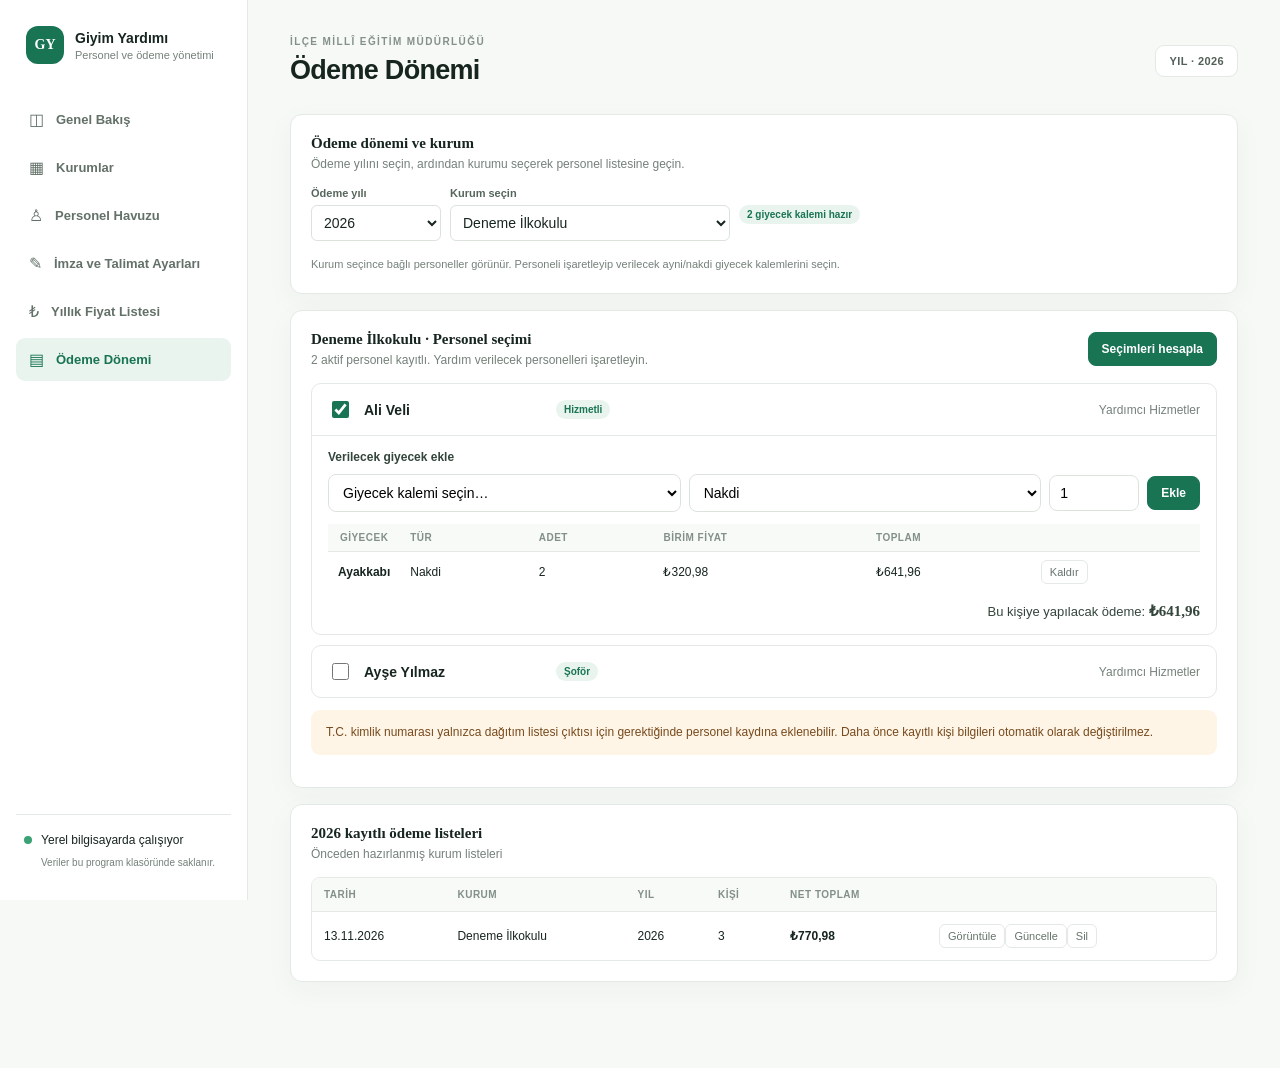
==== tools/test-page.html @ e76bde8b "Kullanici geri bildirimleri: duzenleme butonlari, vazgec duzeltmesi, fiyat listesi duzeni, odeme don" ====
<!doctype html>
<html lang="tr">
<head>
  <meta charset="utf-8">
  <title>TEST-BASLAMADI</title>
  <link rel="stylesheet" href="../styles.css">
  <link rel="stylesheet" href="../print.css">
</head>
<body>
  <aside class="sidebar">
    <div class="brand"><div class="brandmark">GY</div><div><b>Giyim Yardımı</b><small>Personel ve ödeme yönetimi</small></div></div>
    <nav id="nav">
      <button class="nav active" data-page="overview">◫ <span>Genel Bakış</span></button>
      <button class="nav" data-page="institutions">▦ <span>Kurumlar</span></button>
      <button class="nav" data-page="staff">♙ <span>Personel Havuzu</span></button>
      <button class="nav" data-page="signers">✎ <span>İmza ve Talimat Ayarları</span></button>
      <button class="nav" data-page="tariffs">₺ <span>Yıllık Fiyat Listesi</span></button>
      <button class="nav" data-page="payments">▤ <span>Ödeme Dönemi</span></button>
    </nav>
    <div class="sidefoot"><span class="dot"></span> Yerel bilgisayarda çalışıyor <small>Veriler bu program klasöründe saklanır.</small></div>
  </aside>
  <main>
    <header><div><div class="eyebrow">İLÇE MİLLÎ EĞİTİM MÜDÜRLÜĞÜ</div><h1 id="pageTitle">Genel Bakış</h1></div><div class="year-chip" id="yearBadge">YIL · 2026</div></header>
    <section id="page"></section>
  </main>
  <dialog id="modal"><form method="dialog" id="modalForm"><button class="x" value="cancel" formnovalidate aria-label="Kapat">×</button><div id="modalBody"></div></form></dialog>
  <div id="toast" class="toast"></div>

  <script>
    window.__errors = [];
    window.addEventListener('error', e => window.__errors.push('JS:' + (e.message || e)));
    window.__seed = {
      institutions: [
        { id: 'i1', name: 'Deneme İlkokulu', type: 'Okul' },
        { id: 'i2', name: 'Deneme Ortaokulu', type: 'Okul' }
      ],
      staff: [
        { id: 's1', name: 'Ali Veli', institutionId: 'i1', title: 'Hizmetli', serviceClass: 'Yardımcı Hizmetler', active: true, nationalId: '12345678901' },
        { id: 's2', name: 'Ayşe Yılmaz', institutionId: 'i1', title: 'Şoför', serviceClass: 'Yardımcı Hizmetler', active: true, nationalId: '' }
      ],
      tariffs: [
        { id: 't1', year: 2026, title: 'Hizmetli', serviceClass: 'Yardımcı Hizmetler', item: 'Ayakkabı', mode: 'Nakdi', amount: 320.98, years: 1 },
        { id: 't2', year: 2026, title: 'Şoför', serviceClass: 'Yardımcı Hizmetler', item: 'Gömlek', mode: 'Ayni', amount: 150, years: 2 },
        { id: 't3', year: 2026, title: 'Hizmetli', serviceClass: 'Yardımcı Hizmetler', item: 'Gömlek', mode: 'Nakdi', amount: 150, years: 2 }
      ],
      years: [{ year: 2026, incomeTax: '15', stampTax: '0,759' }],
      documentSettings: { editorName: 'Derya Düzenleyen', editorTitle: 'Şube Müdürü', proposedName: 'Kemal Kontrol', proposedTitle: 'Memur', authorityName: 'Oya Onay', authorityTitle: 'İlçe Müdürü', basis: 'Genelge dayanağı' },
      batches: [{
        id: 'b1', year: 2026, institutionId: 'i1', date: '2026-11-13', number: '4821',
        details: [
          { staffId: 's1', staffName: 'Ali Veli', title: 'Hizmetli', item: 'Ayakkabı', mode: 'Nakdi', amount: 320.98, quantity: 1, year: 2026, paid: true },
          { staffId: 's1', staffName: 'Ali Veli', title: 'Hizmetli', item: 'Gömlek', mode: 'Nakdi', amount: 300, quantity: 2, year: 2026, paid: true },
          { staffId: 's2', staffName: 'Ayşe Yılmaz', title: 'Şoför', item: 'Gömlek', mode: 'Ayni', amount: 150, quantity: 1, year: 2026, paid: true }
        ],
        totalGross: 770.98, totalNet: 770.98, totalAyni: 150,
        harcama: { unit: 'Deneme İlkokulu', basis: 'Genelge dayanağı', subject: '2026 yılı giyecek yardımı', quantity: '2 kişi', period: '2026', method: 'Karışık', amount: 770.98, appropriation: 770.98, budget: '', officers: '', authority: '' }
      }]
    };
    window.fetch = async (url, opts) => {
      const u = String(url);
      if (u.indexOf('/api/data') >= 0) {
        if (opts && String(opts.method || 'GET').toUpperCase() === 'POST') return { ok: true, json: async () => ({ saved: true }) };
        return { ok: true, json: async () => window.__seed };
      }
      return { ok: true, json: async () => ({}) };
    };
  </script>
  <script src="../app.js"></script>
  <script>
    const wait = ms => new Promise(r => setTimeout(r, ms));
    (async () => {
      const out = [];
      await wait(700);
      for (const p of ['overview', 'institutions', 'staff', 'tariffs', 'payments', 'signers']) {
        try {
          setPage(p);
          const h = document.querySelector('#page').innerHTML;
          out.push(p + '=' + (h.length > 50 ? 'OK' : 'BOS(' + h.length + ')'));
        } catch (e) { out.push(p + '=HATA(' + e.message + ')'); }
      }

      try {
        setPage('institutions'); action('add-inst'); await wait(60);
        const d = document.querySelector('#modal');
        const opened = d.open;
        d.querySelector('.dialog-actions .secondary').click(); await wait(60);
        out.push('vazgec=' + (opened ? 'acildi+' : 'ACILMADI+') + (d.open ? 'KAPANMADI' : 'KAPANDI'));
      } catch (e) { out.push('vazgec=HATA(' + e.message + ')'); }

      setPage('institutions');
      out.push('edit-kurum=' + (document.querySelector('[data-action="edit-inst"]') ? 'VAR' : 'YOK'));
      setPage('staff');
      out.push('edit-personel=' + (document.querySelector('[data-action="edit-staff"]') ? 'VAR' : 'YOK'));

      try {
        setPage('tariffs');
        const tbl = document.querySelector('.catalog-table');
        out.push('katalog=' + (tbl ? 'VAR:' + tbl.querySelectorAll('tbody tr').length + 'satir' : 'YOK'));
      } catch (e) { out.push('katalog=HATA(' + e.message + ')'); }

      try {
        setPage('signers');
        out.push('duzenleyen-alan=' + (document.querySelector('#cfgEditorName') ? 'VAR' : 'YOK'));
      } catch (e) { out.push('duzenleyen-alan=HATA(' + e.message + ')'); }

      try {
        viewBatch('b1'); await wait(150);
        const area = document.querySelector('#printArea');
        const html = area ? area.innerHTML : '';
        const ths = area ? [...area.querySelectorAll('.peopleTable thead th')].map(x => x.textContent.trim()) : [];
        out.push('pdf-kolon=' + ths.length + '(' + ths.join('/') + ')');
        out.push('pdf-rowspan=' + (area ? area.querySelectorAll('.peopleTable td[rowspan]').length : -1));
        out.push('pdf-imzalar=' + (html.includes('Derya Düzenleyen') && html.includes('Kemal Kontrol') && html.includes('Oya Onay') ? 'DOLU' : 'BOS'));
        out.push('pdf-aciklama=' + (html.includes('bünyesinde görev yapan') ? 'VAR' : 'YOK'));
        out.push('pdf-talimat-imza=' + (html.includes('Teklif Eden Yetkilinin') && html.includes('O L U R') ? 'VAR' : 'YOK'));
        document.querySelector('#modal').close();
      } catch (e) { out.push('pdf=HATA(' + e.message + ')'); }

      try {
        setPage('tariffs');
        const cs = document.querySelector('#catalogSearch');
        cs.value = 'gömlek'; cs.oninput(); await wait(30);
        const vis = [...document.querySelectorAll('#catalogTable tbody tr')].filter(r => !r.hidden).length;
        out.push('katalog-arama=' + vis);
      } catch (e) { out.push('katalog-arama=HATA(' + e.message + ')'); }

      try {
        selectedInstitution = 'i1';
        setPage('payments'); await wait(60);
        const chk0 = document.querySelector('[data-person-check]');
        chk0.checked = true; chk0.dispatchEvent(new Event('change', { bubbles: true })); await wait(60);
        const pick = document.querySelector('[data-pick-item]');
        out.push('odeme-secim=' + (pick ? 'VAR' : 'YOK'));
        const card = pick.closest('.person-card');
        pick.value = 'Ayakkabı';
        card.querySelector('[data-pick-mode]').value = 'Nakdi';
        card.querySelector('[data-pick-qty]').value = '2';
        card.querySelector('[data-pick-add]').click();
        await wait(60);
        const rows = card.querySelectorAll('.picked-table tbody tr').length;
        const total = card.querySelector('.person-total') ? card.querySelector('.person-total').textContent : '';
        out.push('odeme-ekle=' + rows + 'satir,' + (total.includes('641,96') ? 'TOPLAM-DOGRU' : 'toplam:' + total.trim()));
      } catch (e) { out.push('odeme=HATA(' + e.message + ')'); }

      try {
        setPage('payments'); await wait(30);
        out.push('liste-buton=' + (document.querySelector('[data-action="edit-batch"]') ? 'VAR' : 'YOK') + '/' + (document.querySelector('[data-action="del-batch"]') ? 'VAR' : 'YOK'));
        action('edit-batch', 'b1'); await wait(60);
        const inp = document.querySelector('input[name="editorName"]');
        out.push('guncelle-form=' + (inp && inp.value === 'Derya Düzenleyen' ? 'DOLU' : 'BOS'));
        document.querySelector('#modal').close();
      } catch (e) { out.push('liste-buton=HATA(' + e.message + ')'); }

      out.push('jshata=' + (window.__errors.length ? window.__errors.join(';') : 'yok'));
      document.title = 'TEST|' + out.join('|');
    })();
  </script>
</body>
</html>
---- styles.css ----
:root{--ink:#17251f;--muted:#748179;--line:#e4e9e5;--green:#197454;--green2:#e9f4ef;--bg:#f7f9f7;--card:#fff;--amber:#a15b12;--amberbg:#fff5e7;--red:#a93838;--redbg:#fff0ef;--shadow:0 8px 30px #14271c0a}
*{box-sizing:border-box}body{margin:0;background:var(--bg);color:var(--ink);font:14px 'DM Sans',Arial,sans-serif;display:flex;min-height:100vh}button,input,select{font:inherit}button{cursor:pointer}.sidebar{position:fixed;inset:0 auto 0 0;width:248px;background:#fff;border-right:1px solid var(--line);padding:26px 16px;display:flex;flex-direction:column;z-index:2}.brand{display:flex;gap:11px;align-items:center;padding:0 10px 34px}.brandmark{width:38px;height:38px;border-radius:12px;background:var(--green);color:white;display:grid;place-items:center;font-weight:800;font-family:Manrope}.brand b{display:block;font:700 14px Manrope}.brand small{display:block;color:var(--muted);font-size:11px;margin-top:3px}.sidebar nav{display:grid;gap:5px}.nav{border:0;background:transparent;text-align:left;padding:12px 13px;border-radius:9px;color:#637168;display:flex;align-items:center;gap:12px;font-size:16px}.nav span{font-size:13px;font-weight:600}.nav:hover,.nav.active{background:var(--green2);color:var(--green)}.sidefoot{margin-top:auto;border-top:1px solid var(--line);padding:18px 8px 4px;font-size:12px;color:var(--ink)}.sidefoot small{display:block;color:var(--muted);line-height:1.5;margin:8px 0 0 17px}.dot{display:inline-block;width:8px;height:8px;background:#3ba276;border-radius:50%;margin-right:6px}main{margin-left:248px;width:calc(100% - 248px);padding:34px 42px 70px;max-width:1600px}header{display:flex;justify-content:space-between;align-items:center;margin:2px 0 28px}.eyebrow{font-size:10px;letter-spacing:1.4px;color:#849188;font-weight:700;margin-bottom:8px}h1{font:800 27px Manrope;margin:0;letter-spacing:-.7px}.year-chip{border:1px solid var(--line);background:white;padding:9px 13px;border-radius:9px;color:#526157;font-weight:700;font-size:11px;letter-spacing:.4px}.hero{background:#164c3c;color:white;border-radius:16px;padding:25px 28px;margin-bottom:20px;position:relative;overflow:hidden}.hero:after{content:'';position:absolute;width:250px;height:250px;border-radius:50%;border:1px solid #ffffff15;right:-50px;top:-145px;box-shadow:0 0 0 32px #ffffff08,0 0 0 65px #ffffff06}.hero h2{font:700 20px Manrope;margin:0 0 8px;position:relative;z-index:1}.hero p{margin:0;color:#d3e5dc;font-size:13px;max-width:650px;line-height:1.6;position:relative;z-index:1}.stats{display:grid;grid-template-columns:repeat(4,1fr);gap:14px;margin:0 0 20px}.stat,.card{background:var(--card);border:1px solid var(--line);border-radius:12px;box-shadow:var(--shadow)}.stat{padding:17px 18px}.stat .label{font-size:11px;color:var(--muted);font-weight:600}.stat strong{display:block;font:800 25px Manrope;margin-top:9px;letter-spacing:-.5px}.stat em{font-style:normal;color:var(--muted);font-size:11px}.grid2{display:grid;grid-template-columns:1.1fr .9fr;gap:16px}.card{padding:20px;margin-bottom:16px}.cardhead{display:flex;justify-content:space-between;gap:12px;align-items:center;margin-bottom:16px}.cardhead h2{font:700 15px Manrope;margin:0}.cardhead p{font-size:12px;color:var(--muted);margin:5px 0 0}.btn{background:var(--green);border:1px solid var(--green);color:white;border-radius:8px;padding:9px 13px;font-weight:700;font-size:12px}.btn:hover{filter:brightness(.95)}.btn.secondary{background:white;color:#43534a;border-color:var(--line)}.btn.light{background:var(--green2);border-color:var(--green2);color:var(--green)}.btn.danger{background:white;color:var(--red);border-color:#efcecb}.actions{display:flex;gap:8px;flex-wrap:wrap}.tablewrap{overflow:auto;border:1px solid var(--line);border-radius:9px}table{width:100%;border-collapse:collapse;min-width:620px}th{text-align:left;color:#829087;background:#f8faf8;font-size:10px;letter-spacing:.5px;text-transform:uppercase;padding:11px 12px;border-bottom:1px solid var(--line);white-space:nowrap}td{padding:12px;border-bottom:1px solid #edf0ed;font-size:12px}tr:last-child td{border-bottom:0}.empty{text-align:center;padding:34px 15px;color:var(--muted);font-size:12px}.badge{display:inline-block;border-radius:20px;padding:4px 8px;font-size:10px;font-weight:700;background:var(--green2);color:var(--green)}.badge.amber{background:var(--amberbg);color:var(--amber)}.badge.red{background:var(--redbg);color:var(--red)}.toolbar{display:flex;gap:9px;align-items:center;flex-wrap:wrap;margin-bottom:15px}.field{display:grid;gap:6px;margin-bottom:13px}.field label{font-size:11px;font-weight:700;color:#56665c}.field input,.field select{width:100%;border:1px solid #dce3dd;border-radius:8px;background:white;padding:10px 11px;color:var(--ink);outline:none}.field input:focus,.field select:focus{border-color:#76af95;box-shadow:0 0 0 3px #19745412}.formgrid{display:grid;grid-template-columns:1fr 1fr;gap:0 12px}.formgrid .wide{grid-column:1/-1}.hint{color:var(--muted);font-size:11px;line-height:1.55}.callout{padding:13px 15px;border-radius:9px;background:var(--amberbg);color:#774a1d;font-size:12px;line-height:1.55;margin:12px 0}.callout.green{background:var(--green2);color:#285d49}.tabs{display:flex;gap:7px;margin-bottom:15px}.tab{padding:8px 12px;border:1px solid var(--line);border-radius:8px;background:#fff;color:#66736b;font-size:12px;font-weight:700}.tab.active{color:var(--green);background:var(--green2);border-color:#cfe4d8}.right{margin-left:auto}dialog{width:min(600px,calc(100% - 30px));border:0;border-radius:14px;padding:24px;box-shadow:0 20px 80px #14271c30}dialog::backdrop{background:#14231c66}dialog h2{font:800 19px Manrope;margin:0 0 5px}.dialog-sub{color:var(--muted);font-size:12px;margin:0 0 20px}.x{border:0;background:transparent;float:right;font-size:22px;color:var(--muted);margin:-7px -5px 0 0}.dialog-actions{display:flex;justify-content:flex-end;gap:8px;margin-top:17px}.toast{position:fixed;bottom:22px;right:22px;padding:12px 16px;border-radius:9px;background:#183b30;color:white;box-shadow:var(--shadow);opacity:0;transform:translateY(8px);transition:.2s;pointer-events:none;z-index:5;font-size:12px}.toast.show{opacity:1;transform:translateY(0)}.search{max-width:250px}.money{font-variant-numeric:tabular-nums;white-space:nowrap}.smallbtn{border:1px solid var(--line);background:#fff;border-radius:6px;padding:5px 8px;color:#65736a;font-size:11px}.smallbtn:hover{color:var(--red);border-color:#efcecb}.reporthead{display:none}.itemrow{display:flex;gap:8px;align-items:center}.itemrow>*{flex:1}.mono{font-variant-numeric:tabular-nums}@media(max-width:950px){.sidebar{width:210px}main{margin-left:210px;width:calc(100% - 210px);padding:25px}.stats{grid-template-columns:repeat(2,1fr)}.grid2{grid-template-columns:1fr}}@media(max-width:650px){.sidebar{width:60px;padding:18px 8px}.brand{padding:0 3px 25px}.brand>div:last-child,.nav span,.sidefoot{display:none}.nav{justify-content:center;padding:12px 0}.nav::first-letter{font-size:18px}main{margin-left:60px;width:calc(100% - 60px);padding:22px 14px}.stats{gap:8px}.stat{padding:13px}.stat strong{font-size:21px}h1{font-size:22px}.year-chip{font-size:9px}.formgrid{grid-template-columns:1fr}.formgrid .wide{grid-column:auto}}
@media print{body{display:block;background:#fff}.sidebar,header,.no-print,.hero{display:none!important}main{margin:0;width:100%;max-width:none;padding:0}.card{box-shadow:none;border:0;padding:0}.tablewrap{overflow:visible;border:0}table{min-width:0;font-size:10px}th,td{padding:6px}.reporthead{display:block;margin:0 0 15px}.reporthead h2{margin:0 0 4px}.reporthead p{margin:0;color:#555;font-size:11px}.stats{grid-template-columns:repeat(3,1fr)} }

/* v1.3.0: fiyat listesi ve kişi bazlı ödeme seçimi */
.catalog-wrap{max-height:58vh;overflow:auto}
.catalog-table th{position:sticky;top:0;z-index:1;padding:8px 10px}
.catalog-table td{padding:6px 10px;font-size:12px;vertical-align:middle}
.catalog-table td.money{text-align:right;font-variant-numeric:tabular-nums}
.nowrap{white-space:nowrap}
.item-picker{display:flex;gap:8px;align-items:center;flex-wrap:wrap;margin:0 0 12px}
.item-picker select{flex:1 1 320px;min-width:240px;border:1px solid #dce3dd;border-radius:8px;padding:9px 10px;background:#fff}
.item-picker input[type=number]{width:90px;border:1px solid #dce3dd;border-radius:8px;padding:9px 10px}
.picked-table{min-width:0;width:100%}
.picked-table th,.picked-table td{padding:8px 10px}
.person-total{margin-top:10px;text-align:right;font-size:13px;color:#34453b}
.person-total b{font-family:Manrope;font-size:15px}
.empty.small{padding:16px;font-size:12px}
---- print.css ----
/* Local, offline font fallbacks and print layout for the generated documents. */
body{font-family:"Segoe UI",Arial,sans-serif}
h1,h2,.brand b,.stat strong{font-family:"Segoe UI",Arial,sans-serif}
.toolbar select,.person-table select,.person-table input{border:1px solid #dce3dd;border-radius:6px;background:#fff;padding:6px 8px;color:#17251f}
.toolbar select{min-height:36px;min-width:130px}
.person-list{display:grid;gap:10px}
.person-card{border:1px solid #e4e9e5;border-radius:10px;background:#fff;overflow:hidden}
.person-top{display:flex;align-items:center;gap:12px;padding:14px 16px;cursor:pointer}
.person-top>input{width:17px;height:17px;accent-color:#197454}
.person-name{font-weight:700;min-width:180px}
.person-class{color:#748179;font-size:12px;margin-left:auto}
.person-panel{border-top:1px solid #e4e9e5;padding:14px 16px}
.person-items{max-height:440px;overflow:auto}
.chooser-title{font-size:12px;font-weight:700;margin:0 0 10px;color:#34453b}
.person-table{min-width:760px}
.person-table th{position:sticky;top:0;z-index:1}
.person-table td:first-child,.person-table th:first-child{text-align:center;width:46px}
.person-table input[type=checkbox]{width:16px;height:16px;accent-color:#197454}
.person-table input[type=number]{width:72px}
.catalog-table{min-width:760px}
.person-card .badge{max-width:260px;overflow:hidden;text-overflow:ellipsis;white-space:nowrap}
@page{size:A4 portrait;margin:10mm}
@media print{
  body>*{visibility:hidden!important}
  dialog#modal[open],dialog#modal[open] *{visibility:visible!important}
  dialog#modal[open]{position:absolute;inset:0;width:100%;max-width:none;height:auto;border-radius:0;box-shadow:none;margin:0;padding:0}
  dialog#modal[open] .x,dialog#modal[open] .dialog-actions,dialog#modal[open] .actions,dialog#modal[open] .tabs,dialog#modal[open] .callout{display:none!important}
  #printArea .printPage{page-break-after:always;break-after:page;padding:10mm}
  #printArea .printPage:last-child{page-break-after:auto;break-after:auto}
  #printArea h2{font:700 16px Arial,sans-serif;margin:0 0 7px;text-align:center}
  #printArea p{font:11px Arial,sans-serif;margin:0 0 12px;text-align:center}
  .reporttable{width:100%;border-collapse:collapse;min-width:0}
  .reporttable th,.reporttable td{border:1px solid #777;padding:6px;font:10px Arial,sans-serif;text-align:left;white-space:normal}
  .reporttable thead th{background:#eee;color:#111}
  .reporttable tbody th{width:35%;text-transform:none;letter-spacing:0;color:#111;background:#f8f8f8}
  .reporttotal{text-align:right;font-weight:bold;margin-top:10px}
}
#modal[open]{max-height:94vh;overflow:auto}
#modal .field textarea{width:100%;box-sizing:border-box;border:1px solid #dce3dd;border-radius:6px;padding:9px;font:inherit;resize:vertical}
@page{size:A4 portrait;margin:0}
@media print{
  dialog#modal[open] #modalBody>h2,dialog#modal[open] #modalBody>.dialog-sub{display:none!important}
  dialog#modal[open]{max-height:none;overflow:visible}
  #printArea .printPage{width:190mm;height:277mm;min-height:277mm;margin:0 auto;padding:6mm 8mm;box-sizing:border-box;border:1px solid #222;position:relative;display:flex;flex-direction:column;page-break-after:always;break-after:page;overflow:hidden}
  #printArea .printPage:last-child{page-break-after:auto;break-after:auto}
  #printArea .instructionPage>h2{font:bold 11pt Arial,sans-serif;text-align:center;margin:2mm 0}
  #printArea .instructionTop{height:8mm;flex:none;border:1px solid #222;display:flex;justify-content:space-between;align-items:center;padding:0 6mm;font:8pt Arial,sans-serif}
  #printArea .requestUnit{height:10mm;flex:none;border:1px solid #222;border-top:0;display:grid;grid-template-columns:45% 55%;align-items:center;padding:0 6mm;font:8pt Arial,sans-serif}
  #printArea .reasonTable{display:grid;grid-template-columns:7mm 1fr;border:1px solid #222;border-top:0;min-height:0;flex:none}
  #printArea .verticalLabel{writing-mode:vertical-rl;transform:rotate(180deg);text-align:center;font:bold 8pt Arial,sans-serif;letter-spacing:1px;border-right:1px solid #222;padding:2mm}
  #printArea .reasonTable .reporttable{height:100%}
  #printArea .reasonTable .reporttable th,#printArea .reasonTable .reporttable td{font:7pt Arial,sans-serif;padding:.55mm 1.5mm;border:1px solid #555}
  #printArea .reasonTable .reporttable th{width:36%;font-weight:normal;background:#fff}
  #printArea .explanation{height:57mm;min-height:57mm;flex:none;border:1px solid #222;border-top:0;padding:3mm 0 1mm;display:flex;flex-direction:column;font:7.5pt Arial,sans-serif}
  #printArea .explanation>b{color:#c00;font-weight:normal}
  #printArea .explanationTitle{min-height:5mm;padding-top:1mm}
  #printArea .explanationBox{border:1px solid #555;margin:0 8mm;flex:1;padding:7mm;text-align:center;white-space:pre-wrap}
  #printArea .approval{margin-top:auto;flex:none;border:1px solid #222;text-align:center;padding-top:1mm;font:7pt Arial,sans-serif}
  #printArea .approvalGrid{display:grid;grid-template-columns:1fr 1fr;margin-top:1mm;text-align:left;min-height:15mm}
  #printArea .approvalGrid>div{border:1px solid #555;padding:1mm;font:6.5pt Arial,sans-serif}
  #printArea .approvalGrid>div+div{text-align:center}
  #printArea .approvalGrid p{margin:.5mm 0;text-align:left;font:6.5pt Arial,sans-serif}
  #printArea .approvalGrid .signHead{text-align:center;margin-bottom:3mm}
  #printArea .distributionPage{padding:14mm 12mm}
  #printArea .distributionDate{text-align:right;font:9pt Arial,sans-serif;margin-bottom:8mm}
  #printArea .distributionPage>h2{text-align:left;font:bold 10pt Arial,sans-serif;letter-spacing:.2px;margin:0 0 7mm}
  #printArea .peopleTable{width:100%;table-layout:fixed}
  #printArea .peopleTable th,#printArea .peopleTable td{font:8pt Arial,sans-serif;text-align:center;padding:2mm 1mm;border:1px solid #222}
  #printArea .peopleTable td:nth-child(5){text-align:center}
  #printArea .peopleTable th:nth-child(1){width:7%}#printArea .peopleTable th:nth-child(2){width:18%}#printArea .peopleTable th:nth-child(3){width:15%}#printArea .peopleTable th:nth-child(4){width:13%}#printArea .peopleTable th:nth-child(5){width:23%}#printArea .peopleTable th:nth-child(6){width:15%}#printArea .peopleTable th:nth-child(7){width:9%}#printArea .peopleTable td[rowspan]{vertical-align:middle}
  #printArea .summaryTable{width:76%;margin-top:8mm;table-layout:fixed}
  #printArea .summaryTable th,#printArea .summaryTable td{font:8pt Arial,sans-serif;text-align:center;padding:2mm 1mm;border:1px solid #222}
  #printArea .summaryTable .grandTotal th{text-align:center}
  #printArea .distributionSignatures{display:flex;justify-content:space-between;margin-top:auto;padding:0 8mm 2mm;font:8pt Arial,sans-serif;text-align:center}
}
@page{size:A4;margin:0}
@media print{
  body[data-export-page="talimat"] .distributionPage{display:none!important}
  body[data-export-page="dagitim"] .instructionPage{display:none!important}
  body[data-export-page] #printArea .printPage{page-break-after:auto!important;break-after:auto!important}
  dialog#modal[open]{position:absolute;inset:0;width:100%;height:auto;max-height:none;margin:0;padding:0;border:0;border-radius:0;overflow:visible;box-shadow:none;background:#fff}
  dialog#modal[open] #modalBody>h2,dialog#modal[open] #modalBody>.dialog-sub{display:none!important}
  #printArea{margin:0;padding:0}
  #printArea .instructionPage{width:190mm;height:277mm;min-height:277mm;margin:0 auto;padding:0;border:0;overflow:hidden;display:block;box-sizing:border-box}
  #printArea .instructionPage>h2{font:bold 12pt Arial,sans-serif;text-align:center;margin:25mm 0 2mm;padding:0}
  #printArea .instructionFrame{height:188mm;width:100%;box-sizing:border-box;border:1px solid #111;display:flex;flex-direction:column;overflow:hidden;font:8pt Arial,sans-serif}
  #printArea .instructionTop{height:9mm;flex:none;border:0;border-bottom:1px solid #111;padding:0 7mm;font:8pt Arial,sans-serif}
  #printArea .requestUnit{height:14mm;flex:none;border:0;border-bottom:1px solid #111;padding:0 7mm;font:8pt Arial,sans-serif}
  #printArea .reasonTable{height:69mm;min-height:69mm;flex:none;border:0;border-bottom:1px solid #111;grid-template-columns:8mm 1fr}
  #printArea .reasonTable .reporttable th,#printArea .reasonTable .reporttable td{font:7.5pt Arial,sans-serif;padding:.8mm 1.5mm}
  #printArea .reasonTable .reporttable th{width:35%}
  #printArea .explanation{height:66mm;min-height:66mm;flex:none;border:0;border-bottom:1px solid #111;padding:3mm 0 1mm;font:8pt Arial,sans-serif}
  #printArea .explanation>b{text-decoration:underline;font-weight:bold}
  #printArea .explanationTitle{min-height:6mm;padding:1mm 0}
  #printArea .explanationBox{margin:0 8mm;padding:5mm;font:8pt Arial,sans-serif}
  #printArea .approval{height:30mm;min-height:30mm;box-sizing:border-box;flex:none;margin:0;padding:1mm 0 0;border:0;font:7.5pt Arial,sans-serif}
  #printArea .approvalGrid{height:23mm;min-height:23mm;margin:1mm 0 0}
  #printArea .approvalGrid>div{padding:1mm 2mm;font:7pt Arial,sans-serif}
  #printArea .approvalGrid p{font:7pt Arial,sans-serif;margin:.5mm 0}
  #printArea .distributionPage{width:277mm;height:190mm;min-height:190mm;margin:0 auto;padding:10mm 12mm;box-sizing:border-box;border:1px solid #111;overflow:hidden;display:flex;flex-direction:column}
  #printArea .distributionDate{font:8pt Arial,sans-serif;margin-bottom:7mm}
  #printArea .distributionPage>h2{font:bold 10pt Arial,sans-serif;margin:0 0 7mm;text-align:left}
  #printArea .peopleTable{table-layout:fixed;width:100%;margin:0}
  #printArea .peopleTable th,#printArea .peopleTable td{font:8pt Arial,sans-serif;padding:2mm 1.5mm;border:1px solid #111}
  #printArea .peopleTable th:nth-child(1){width:9%}#printArea .peopleTable th:nth-child(2){width:19%}#printArea .peopleTable th:nth-child(3){width:15%}#printArea .peopleTable th:nth-child(4){width:17%}#printArea .peopleTable th:nth-child(5){width:26%}#printArea .peopleTable th:nth-child(6){width:14%}
  #printArea .summaryTable{width:68%;table-layout:fixed;margin:7mm 0 0}
  #printArea .summaryTable th,#printArea .summaryTable td{font:8pt Arial,sans-serif;padding:2mm 1.5mm;border:1px solid #111;text-align:center}
  #printArea .distributionSignatures{padding:0 8mm 2mm;font:8pt Arial,sans-serif}
}

/* Dağıtım listesi: yatay A4, kişi bazlı satır birleştirme ve üç imza bloğu (v1.3.0) */
@media print{
  body[data-export-page="dagitim"] #printArea .distributionPage{width:277mm;height:auto;min-height:190mm;margin:0;padding:8mm 10mm;box-sizing:border-box;border:0;overflow:visible;display:flex;flex-direction:column}
  body[data-export-page="dagitim"] #printArea .distributionPage>h2{font:bold 11pt Arial,sans-serif;margin:0 0 5mm;text-align:left}
  body[data-export-page="dagitim"] #printArea .distributionDate{margin-bottom:4mm}
  #printArea .distributionSignatures{display:flex;justify-content:space-between;gap:6mm;margin-top:auto;padding:0 4mm 2mm;font:8pt Arial,sans-serif;text-align:center}
  #printArea .distributionSignatures>div{flex:1}
  #printArea .distributionSignatures b{display:block;font:bold 8pt Arial,sans-serif;margin-bottom:14mm;letter-spacing:.3px}
  #printArea .distributionSignatures span{display:block;font:8pt Arial,sans-serif;min-height:4.5mm}
}
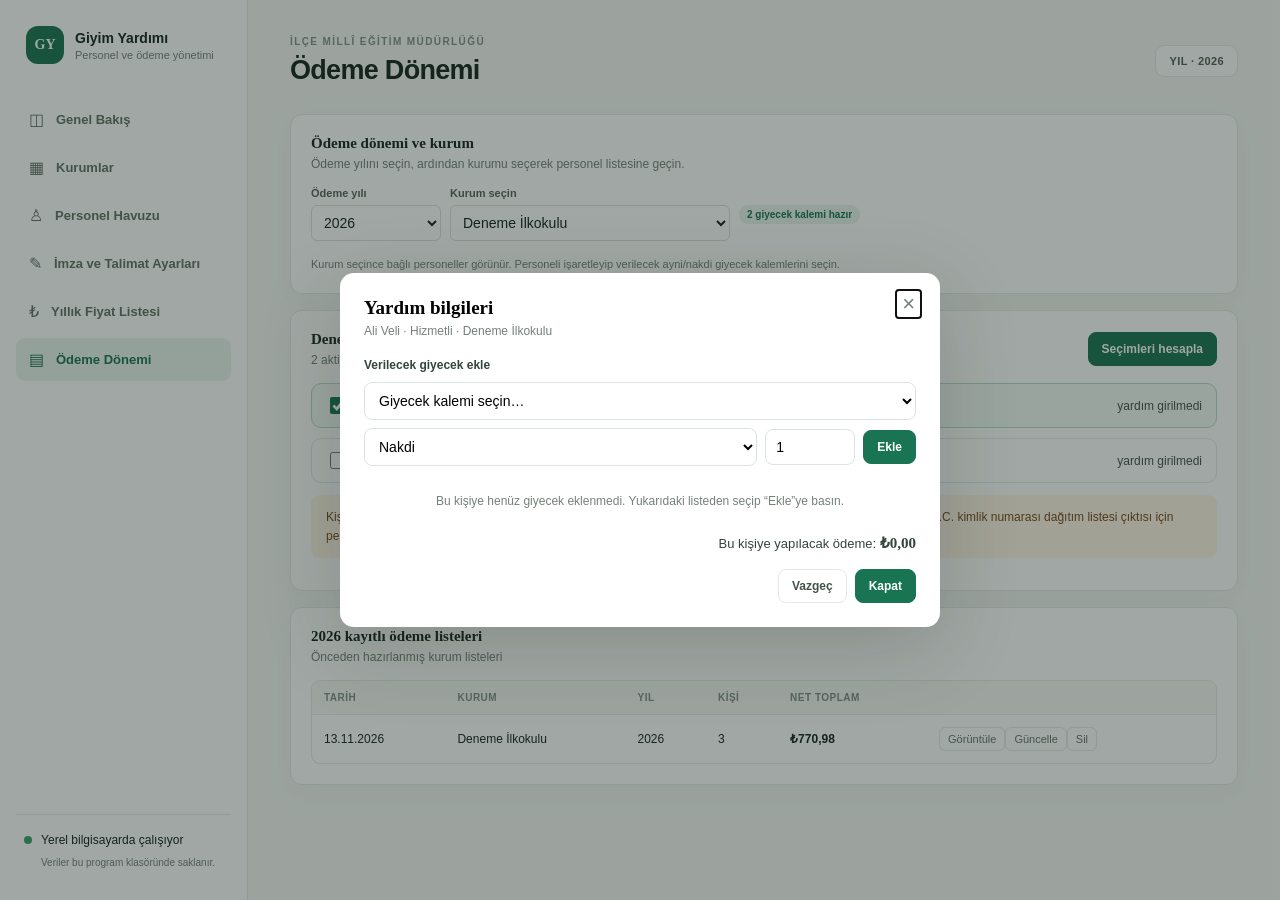
==== commit 014f9318: "Ikinci geri bildirim turu: kurum istatistikleri, kisi yardim penceresi, sade fiyat listesi, tek tabl" ====
--- a/tools/test-page.html
+++ b/tools/test-page.html
@@ -89,6 +89,7 @@
 
       setPage('institutions');
       out.push('edit-kurum=' + (document.querySelector('[data-action="edit-inst"]') ? 'VAR' : 'YOK'));
+      out.push('istatistik=' + document.querySelectorAll('.statline').length);
       setPage('staff');
       out.push('edit-personel=' + (document.querySelector('[data-action="edit-staff"]') ? 'VAR' : 'YOK'));
 
@@ -96,6 +97,10 @@
         setPage('tariffs');
         const tbl = document.querySelector('.catalog-table');
         out.push('katalog=' + (tbl ? 'VAR:' + tbl.querySelectorAll('tbody tr').length + 'satir' : 'YOK'));
+        const pageHtml = document.querySelector('#page').innerHTML;
+        out.push('kullanim-sutunu=' + (pageHtml.includes('Kullanım süresi') ? 'VAR' : 'YOK'));
+        out.push('yedek-buton=' + (document.querySelector('[data-action="backup"]') ? 'VAR' : 'YOK'));
+        out.push('ekle-buton=' + (document.querySelector('[data-action="add-tariff"]') ? 'VAR' : 'YOK'));
       } catch (e) { out.push('katalog=HATA(' + e.message + ')'); }
 
       try {
@@ -113,6 +118,12 @@
         out.push('pdf-imzalar=' + (html.includes('Derya Düzenleyen') && html.includes('Kemal Kontrol') && html.includes('Oya Onay') ? 'DOLU' : 'BOS'));
         out.push('pdf-aciklama=' + (html.includes('bünyesinde görev yapan') ? 'VAR' : 'YOK'));
         out.push('pdf-talimat-imza=' + (html.includes('Teklif Eden Yetkilinin') && html.includes('O L U R') ? 'VAR' : 'YOK'));
+        out.push('pdf-ozet-tablo=' + (area && area.querySelector('.summaryTable') ? 'VAR' : 'YOK'));
+        out.push('pdf-toplam=' + (html.includes('GENEL TOPLAM') ? 'VAR' : 'YOK'));
+        out.push('pdf-sayi=' + (html.includes('Sayı: 1') ? 'SABIT' : 'DEGISKEN'));
+        out.push('pdf-birim=' + (html.includes('Sivaslı İlçe Millî Eğitim Müdürlüğü') ? 'SABIT' : 'DEGISKEN'));
+        out.push('pdf-baslik=' + (html.includes('Aşağıda belirtilen personele ödenecek') ? 'KALDI' : 'KALDIRILDI'));
+        out.push('pdf-ortalama=' + (area && area.querySelectorAll('.approvalGrid .val').length >= 6 ? 'VAR' : 'YOK'));
         document.querySelector('#modal').close();
       } catch (e) { out.push('pdf=HATA(' + e.message + ')'); }
 
@@ -128,18 +139,24 @@
         selectedInstitution = 'i1';
         setPage('payments'); await wait(60);
         const chk0 = document.querySelector('[data-person-check]');
-        chk0.checked = true; chk0.dispatchEvent(new Event('change', { bubbles: true })); await wait(60);
-        const pick = document.querySelector('[data-pick-item]');
-        out.push('odeme-secim=' + (pick ? 'VAR' : 'YOK'));
-        const card = pick.closest('.person-card');
+        chk0.checked = true; chk0.dispatchEvent(new Event('change', { bubbles: true })); await wait(40);
+        out.push('kutucuk-panel=' + (document.querySelector('.person-panel') ? 'ACILDI' : 'YOK'));
+        const openBtn = document.querySelector('[data-person-open]');
+        out.push('odeme-satir=' + (openBtn ? 'VAR' : 'YOK'));
+        openBtn.click(); await wait(80);
+        const pick = document.querySelector('#personPanel [data-pick-item]');
+        out.push('odeme-pencere=' + (pick ? 'VAR' : 'YOK'));
         pick.value = 'Ayakkabı';
-        card.querySelector('[data-pick-mode]').value = 'Nakdi';
-        card.querySelector('[data-pick-qty]').value = '2';
-        card.querySelector('[data-pick-add]').click();
+        document.querySelector('#personPanel [data-pick-mode]').value = 'Nakdi';
+        document.querySelector('#personPanel [data-pick-qty]').value = '2';
+        document.querySelector('#personPanel [data-pick-add]').click();
         await wait(60);
-        const rows = card.querySelectorAll('.picked-table tbody tr').length;
-        const total = card.querySelector('.person-total') ? card.querySelector('.person-total').textContent : '';
+        const rows = document.querySelectorAll('#personPanel .picked-table tbody tr').length;
+        const total = document.querySelector('#personPanel .person-total') ? document.querySelector('#personPanel .person-total').textContent : '';
         out.push('odeme-ekle=' + rows + 'satir,' + (total.includes('641,96') ? 'TOPLAM-DOGRU' : 'toplam:' + total.trim()));
+        document.querySelector('#modal').close(); await wait(80);
+        const sum = document.querySelector('.person-sum');
+        out.push('odeme-ozet=' + (sum && sum.textContent.includes('641,96') ? 'GUNCELLENDI' : 'ESKI'));
       } catch (e) { out.push('odeme=HATA(' + e.message + ')'); }
 
       try {
--- a/styles.css
+++ b/styles.css
@@ -15,4 +15,21 @@
 .picked-table th,.picked-table td{padding:8px 10px}
 .person-total{margin-top:10px;text-align:right;font-size:13px;color:#34453b}
 .person-total b{font-family:Manrope;font-size:15px}
-.empty.small{padding:16px;font-size:12px}+.empty.small{padding:16px;font-size:12px}
+/* v1.4.0: kurum istatistikleri ve kişi satırları */
+.split{display:grid;grid-template-columns:1.7fr 1fr;gap:16px;align-items:start}
+.statlines{display:grid;gap:0}
+.statline{display:flex;justify-content:space-between;align-items:center;padding:9px 2px;border-bottom:1px solid #eef1ee;font-size:12px;color:#43534a}
+.statline b{font:800 16px Manrope;color:#164c3c}
+.statlines.total{margin-top:6px;border-top:2px solid #e4e9e5}
+.tablewrap.compact table{min-width:0}
+.inst-table th,.inst-table td{padding:8px 10px}
+.person-list{display:grid;gap:8px}
+.person-row{display:flex;align-items:center;gap:12px;border:1px solid #e4e9e5;border-radius:10px;padding:10px 14px;background:#fff}
+.person-row.on{border-color:#bcd9c9;background:#f4faf6}
+.person-pick{display:flex;align-items:center}
+.person-pick input{width:17px;height:17px;accent-color:#197454}
+.person-name-btn{border:0;background:transparent;font:700 13px 'DM Sans',Arial,sans-serif;color:#164c3c;cursor:pointer;padding:0;text-align:left;min-width:190px}
+.person-name-btn:hover{text-decoration:underline}
+.person-sum{margin-left:auto;font-size:12px;color:#43534a}
+@media(max-width:1100px){.split{grid-template-columns:1fr}}
--- a/print.css
+++ b/print.css
@@ -117,4 +117,13 @@
   #printArea .distributionSignatures>div{flex:1}
   #printArea .distributionSignatures b{display:block;font:bold 8pt Arial,sans-serif;margin-bottom:14mm;letter-spacing:.3px}
   #printArea .distributionSignatures span{display:block;font:8pt Arial,sans-serif;min-height:4.5mm}
+}
+/* v1.4.0: imzacı değerlerinin ortalanması ve dağıtım toplam satırı */
+@media print{
+  #printArea .approvalGrid p{display:flex;gap:2mm;margin:.5mm 0;font:6.5pt Arial,sans-serif;text-align:left}
+  #printArea .approvalGrid p .lbl{flex:0 0 auto;text-align:left;white-space:nowrap}
+  #printArea .approvalGrid p .val{flex:1 1 auto;text-align:center}
+  #printArea .distributionTotal{display:flex;justify-content:flex-end;align-items:baseline;gap:6mm;margin-top:5mm;font:8pt Arial,sans-serif}
+  #printArea .distributionTotal span{white-space:nowrap}
+  #printArea .distributionTotal .grand{font:bold 9pt Arial,sans-serif;border-top:1px solid #222;padding-top:1mm}
 }
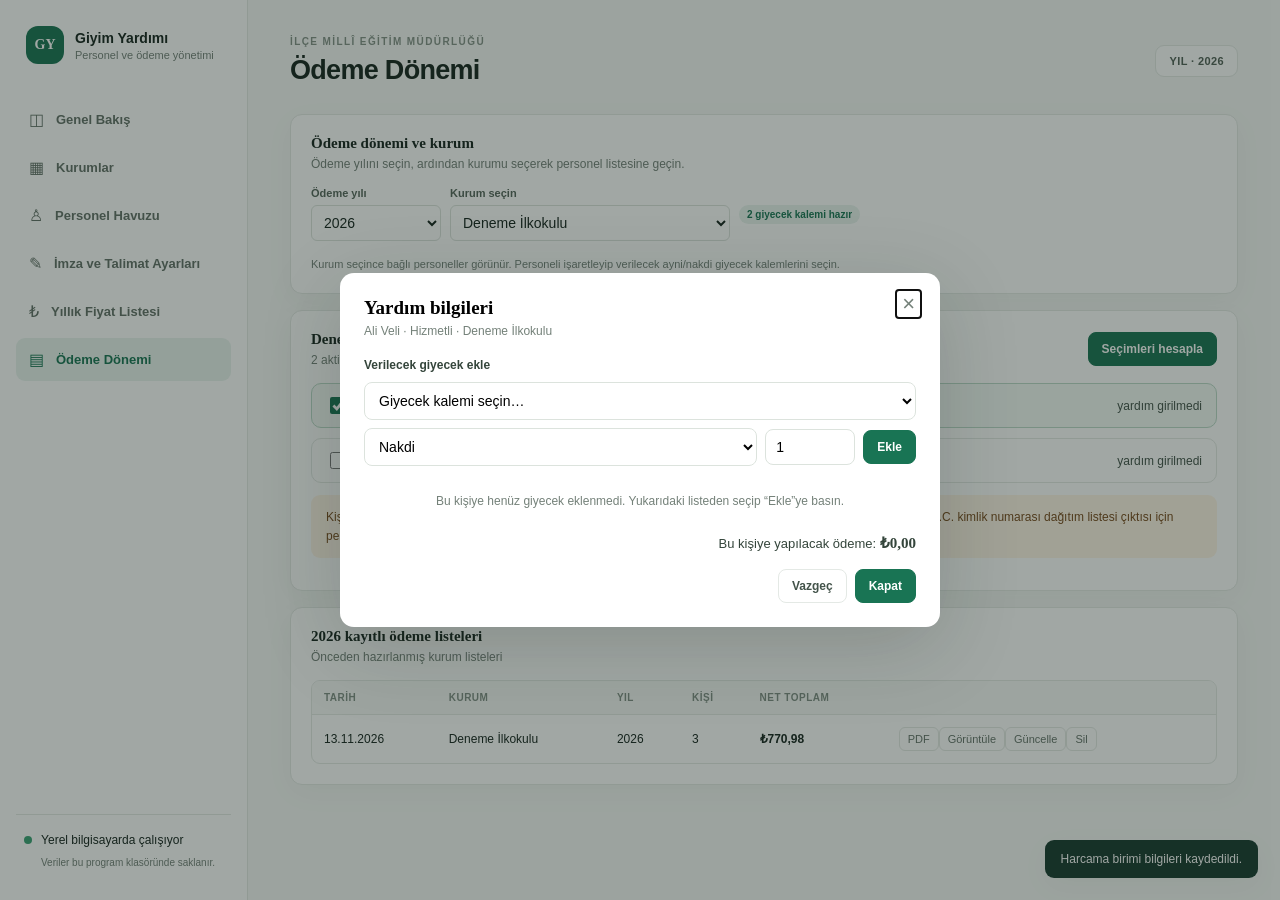
==== commit 627586c7: "Harcama Birimi menusu, yeni odeme/kayit akisi, yatay A4 dagitim listesi ve tek PDF (v1.5.0)" ====
--- a/tools/test-page.html
+++ b/tools/test-page.html
@@ -45,6 +45,7 @@
       ],
       years: [{ year: 2026, incomeTax: '15', stampTax: '0,759' }],
       documentSettings: { editorName: 'Derya Düzenleyen', editorTitle: 'Şube Müdürü', proposedName: 'Kemal Kontrol', proposedTitle: 'Memur', authorityName: 'Oya Onay', authorityTitle: 'İlçe Müdürü', basis: 'Genelge dayanağı' },
+      spendingUnit: { name: 'Sivaslı İlçe Milli Eğitim Müdürlüğü', budget: '09.1.00.00', basis: 'Genelge dayanağı', editorName: 'Derya Düzenleyen', editorTitle: 'Şube Müdürü', proposedName: 'Kemal Kontrol', proposedTitle: 'Memur', authorityName: 'Oya Onay', authorityTitle: 'İlçe Müdürü' },
       batches: [{
         id: 'b1', year: 2026, institutionId: 'i1', date: '2026-11-13', number: '4821',
         details: [
@@ -71,7 +72,7 @@
     (async () => {
       const out = [];
       await wait(700);
-      for (const p of ['overview', 'institutions', 'staff', 'tariffs', 'payments', 'signers']) {
+      for (const p of ['overview', 'institutions', 'staff', 'tariffs', 'payments', 'spending']) {
         try {
           setPage(p);
           const h = document.querySelector('#page').innerHTML;
@@ -104,9 +105,12 @@
       } catch (e) { out.push('katalog=HATA(' + e.message + ')'); }
 
       try {
-        setPage('signers');
-        out.push('duzenleyen-alan=' + (document.querySelector('#cfgEditorName') ? 'VAR' : 'YOK'));
-      } catch (e) { out.push('duzenleyen-alan=HATA(' + e.message + ')'); }
+        setPage('spending');
+        out.push('harcama-birimi=' + (document.querySelector('#unitName') ? 'VAR' : 'YOK') + '/' + (document.querySelector('#unitBudget') ? 'VAR' : 'YOK') + '/' + (document.querySelector('#unitEditorName') ? 'VAR' : 'YOK'));
+        document.querySelector('#unitName').value = 'Test Birimi';
+        document.querySelector('#saveUnit').click(); await wait(40);
+        out.push('birim-kaydi=' + (window.__seed.spendingUnit && window.__seed.spendingUnit.name === 'Test Birimi' ? 'OK' : 'YOK'));
+      } catch (e) { out.push('harcama-birimi=HATA(' + e.message + ')'); }
 
       try {
         viewBatch('b1'); await wait(150);
@@ -121,9 +125,11 @@
         out.push('pdf-ozet-tablo=' + (area && area.querySelector('.summaryTable') ? 'VAR' : 'YOK'));
         out.push('pdf-toplam=' + (html.includes('GENEL TOPLAM') ? 'VAR' : 'YOK'));
         out.push('pdf-sayi=' + (html.includes('Sayı: 1') ? 'SABIT' : 'DEGISKEN'));
-        out.push('pdf-birim=' + (html.includes('Sivaslı İlçe Millî Eğitim Müdürlüğü') ? 'SABIT' : 'DEGISKEN'));
+        out.push('pdf-birim=' + (html.includes('Test Birimi') ? 'TEK-KAYNAK' : 'BULUNAMADI'));
         out.push('pdf-baslik=' + (html.includes('Aşağıda belirtilen personele ödenecek') ? 'KALDI' : 'KALDIRILDI'));
         out.push('pdf-ortalama=' + (area && area.querySelectorAll('.approvalGrid .val').length >= 6 ? 'VAR' : 'YOK'));
+        out.push('imza-sirasi=' + (area ? [...area.querySelectorAll('.distributionSignatures > div b')].map(x => x.textContent.trim()).join('>') : 'yok'));
+        out.push('birim-dinamik=' + (html.includes('Test Birimi') ? 'OK' : 'SABIT'));
         document.querySelector('#modal').close();
       } catch (e) { out.push('pdf=HATA(' + e.message + ')'); }
 
--- a/print.css
+++ b/print.css
@@ -126,4 +126,11 @@
   #printArea .distributionTotal{display:flex;justify-content:flex-end;align-items:baseline;gap:6mm;margin-top:5mm;font:8pt Arial,sans-serif}
   #printArea .distributionTotal span{white-space:nowrap}
   #printArea .distributionTotal .grand{font:bold 9pt Arial,sans-serif;border-top:1px solid #222;padding-top:1mm}
+}
+/* v1.5.0: sayfa yönlerini CSS adlandırılmış sayfa ile belirle (WebView2 bu kuralı kullanıyor) */
+@page talimatSayfa{size:A4 portrait;margin:0}
+@page dagitimSayfa{size:A4 landscape;margin:0}
+@media print{
+  #printArea .instructionPage{page:talimatSayfa}
+  #printArea .distributionPage{page:dagitimSayfa}
 }
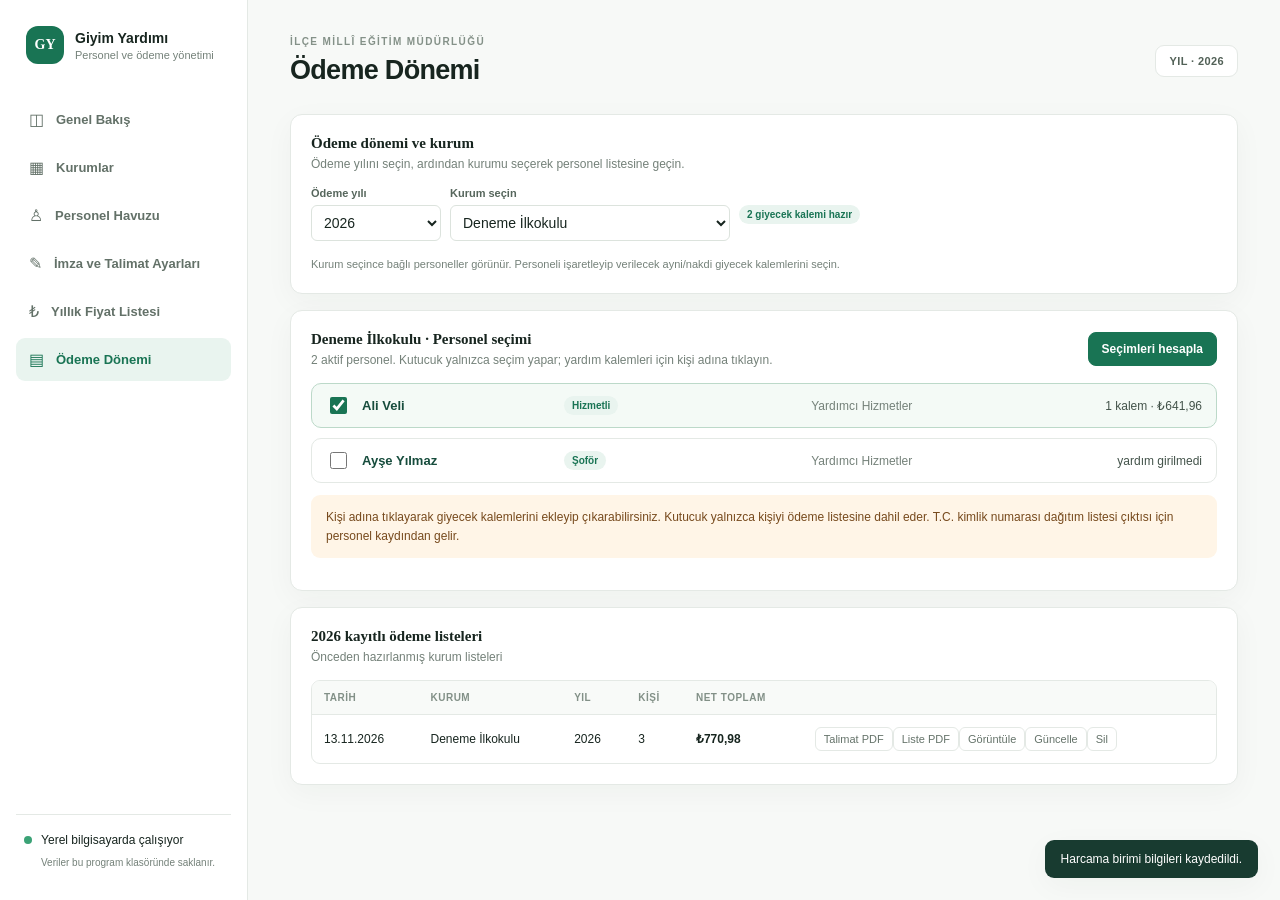
==== commit 4d072334: "Dogrudan odeme kaydi, kisi bazli ozet, ayri Talimat/Liste PDF ciktisi (v1.6.0)" ====
--- a/tools/test-page.html
+++ b/tools/test-page.html
@@ -174,6 +174,15 @@
         document.querySelector('#modal').close();
       } catch (e) { out.push('liste-buton=HATA(' + e.message + ')'); }
 
+      try {
+        selectedInstitution = 'i1';
+        setPage('payments'); await wait(60);
+        action('calculate'); await wait(120);
+        out.push('ozet-grup=' + document.querySelectorAll('#calcResult tbody td[rowspan]').length);
+        document.querySelector('#saveBatch').click(); await wait(200);
+        out.push('kayit-pencere=' + (document.querySelector('#modal').open ? 'ACILDI' : 'KAPANMADI'));
+        out.push('kayit-liste=' + (document.querySelectorAll('[data-action="pdf-talimat"]').length ? 'VAR' : 'YOK') + '/' + (document.querySelectorAll('[data-action="pdf-liste"]').length ? 'VAR' : 'YOK'));
+      } catch (e) { out.push('kayit=HATA(' + e.message + ')'); }
       out.push('jshata=' + (window.__errors.length ? window.__errors.join(';') : 'yok'));
       document.title = 'TEST|' + out.join('|');
     })();
